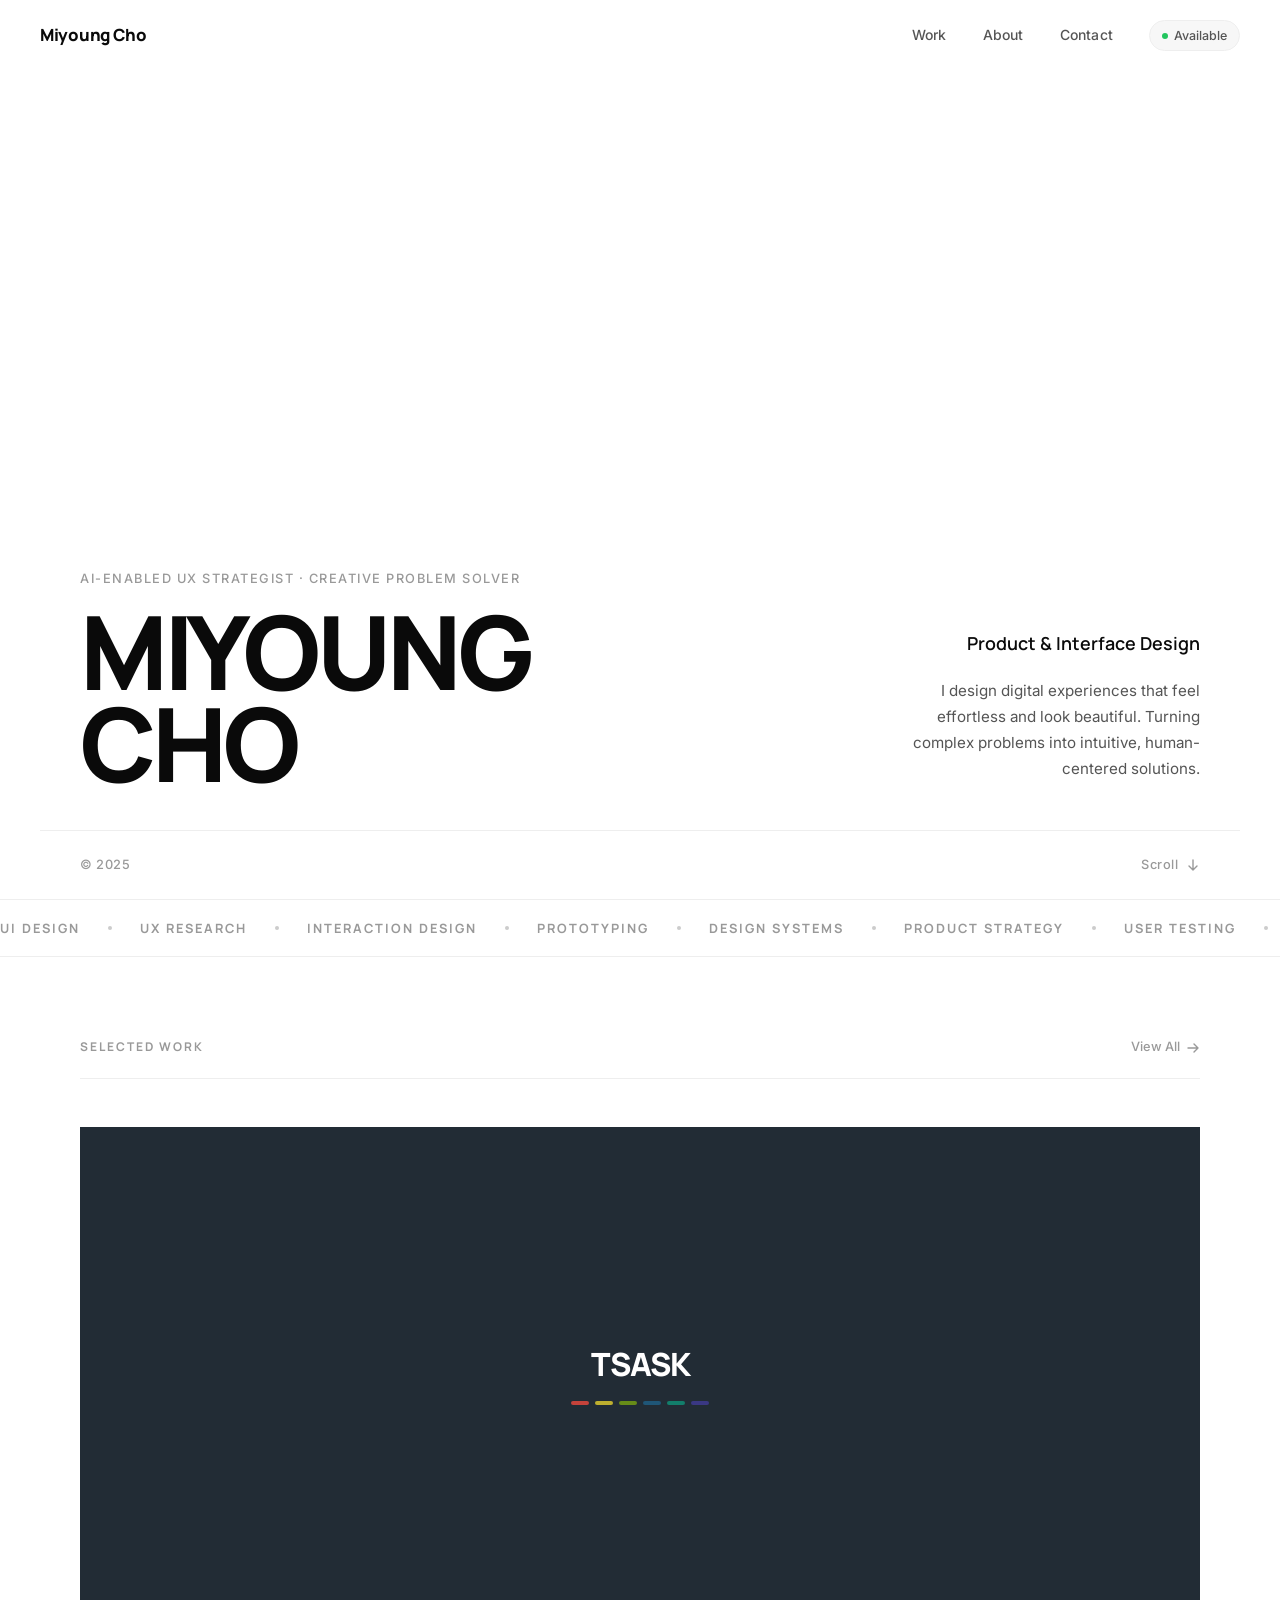
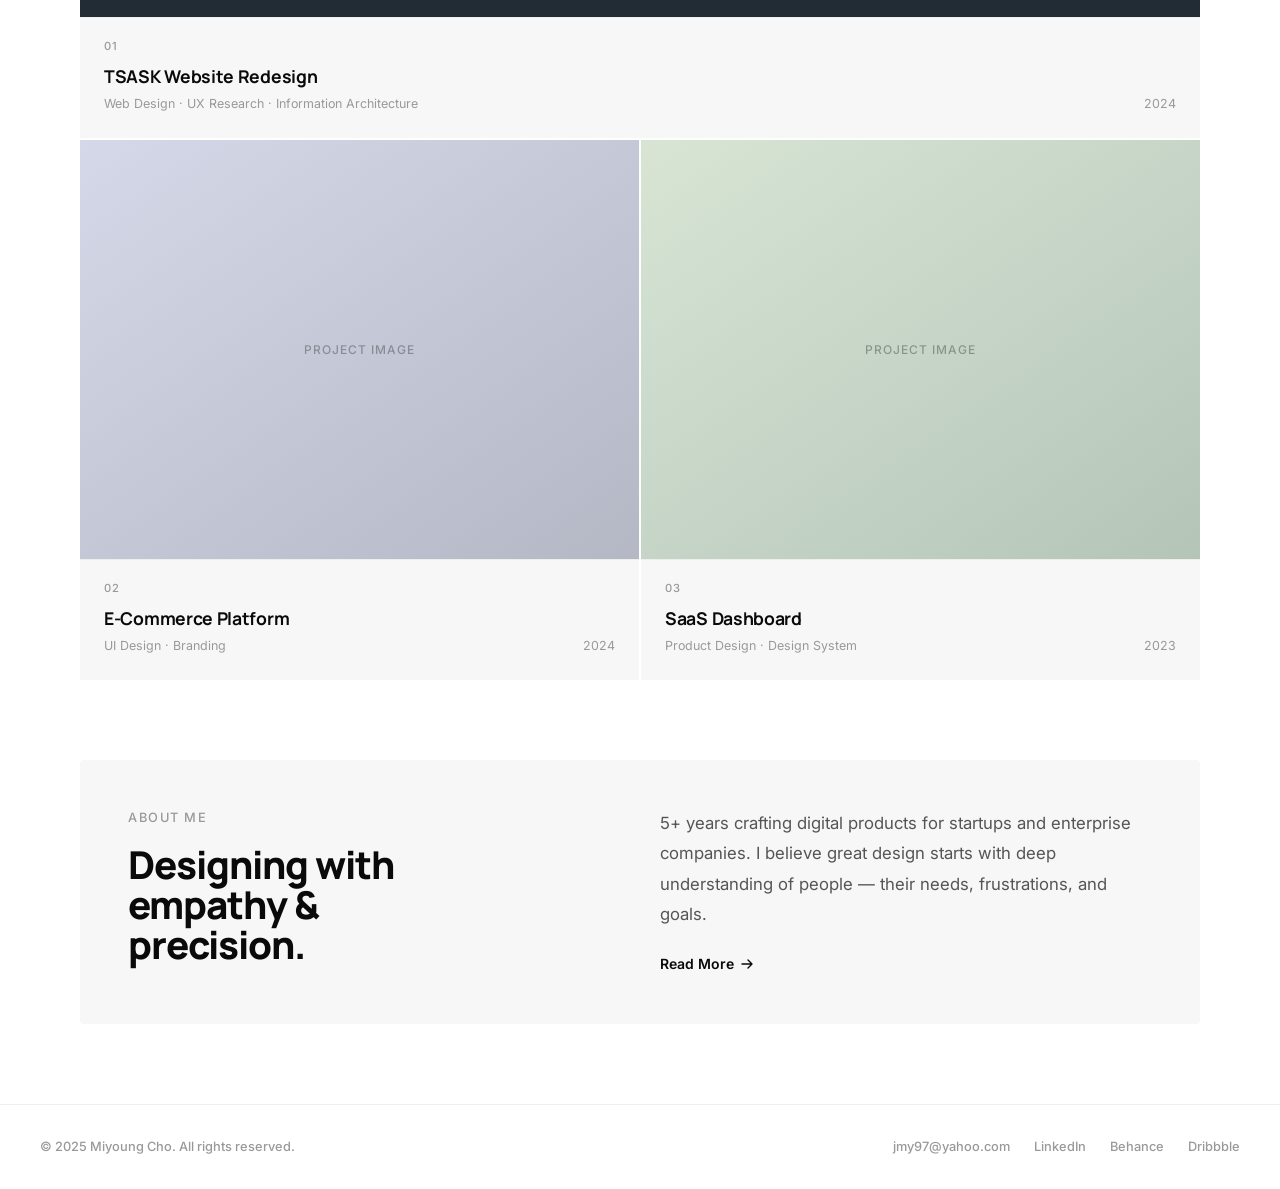
==== index.html @ a3a9f417 "first commit" ====
<!DOCTYPE html>
<html lang="en">
<head>
  <meta charset="UTF-8" />
  <meta name="viewport" content="width=device-width, initial-scale=1.0" />
  <title>Miyoung Cho — UI/UX Designer</title>
  <link rel="stylesheet" href="style.css" />
</head>
<body>

  <!-- ── Navigation ── -->
  <nav class="nav" id="nav">
    <a href="index.html" class="nav-logo">Miyoung Cho</a>
    <div class="nav-right">
      <a href="work.html"    class="nav-link">Work</a>
      <a href="about.html"   class="nav-link">About</a>
      <a href="contact.html" class="nav-link">Contact</a>
      <div class="nav-badge">
        <span class="dot"></span>
        Available
      </div>
    </div>
  </nav>

  <div class="page">

    <!-- ── Hero ── -->
    <section class="hero">
      <div class="hero-top">
        <div>
          <p class="hero-label fade-in stagger-1">AI-enabled UX Strategist · Creative Problem Solver</p>
          <h1 class="hero-title fade-in stagger-2">MIYOUNG<br/>CHO</h1>
        </div>
        <div class="hero-right">
          <p class="hero-role fade-in stagger-3">Product & Interface Design</p>
          <p class="hero-desc fade-in stagger-4">
            I design digital experiences that feel effortless and look beautiful.
            Turning complex problems into intuitive, human-centered solutions.
          </p>
        </div>
      </div>
      <div class="hero-meta">
        <span class="hero-year">© 2025</span>
        <span class="hero-scroll">
          Scroll
          <svg width="14" height="14" viewBox="0 0 14 14" fill="none">
            <path d="M7 2v10M3 8l4 4 4-4" stroke="#999" stroke-width="1.4" stroke-linecap="round" stroke-linejoin="round"/>
          </svg>
        </span>
      </div>
    </section>

    <!-- ── Marquee ── -->
    <div class="marquee-wrap">
      <div class="marquee-track">
        <!-- Duplicate items for seamless loop -->
        <span class="marquee-item">UI Design<span class="sep"></span></span>
        <span class="marquee-item">UX Research<span class="sep"></span></span>
        <span class="marquee-item">Interaction Design<span class="sep"></span></span>
        <span class="marquee-item">Prototyping<span class="sep"></span></span>
        <span class="marquee-item">Design Systems<span class="sep"></span></span>
        <span class="marquee-item">Product Strategy<span class="sep"></span></span>
        <span class="marquee-item">User Testing<span class="sep"></span></span>
        <span class="marquee-item">Branding<span class="sep"></span></span>
        <span class="marquee-item">UI Design<span class="sep"></span></span>
        <span class="marquee-item">UX Research<span class="sep"></span></span>
        <span class="marquee-item">Interaction Design<span class="sep"></span></span>
        <span class="marquee-item">Prototyping<span class="sep"></span></span>
        <span class="marquee-item">Design Systems<span class="sep"></span></span>
        <span class="marquee-item">Product Strategy<span class="sep"></span></span>
        <span class="marquee-item">User Testing<span class="sep"></span></span>
        <span class="marquee-item">Branding<span class="sep"></span></span>
      </div>
    </div>

    <!-- ── Selected Work ── -->
    <section class="section" style="max-width:var(--max-w);margin:0 auto;padding-left:40px;padding-right:40px;">
      <div class="section-header">
        <span class="section-title">Selected Work</span>
        <a href="work.html" class="section-link">
          View All
          <svg width="14" height="14" viewBox="0 0 14 14" fill="none">
            <path d="M2 7h10M8 3l4 4-4 4" stroke="#999" stroke-width="1.4" stroke-linecap="round" stroke-linejoin="round"/>
          </svg>
        </a>
      </div>

      <div class="projects-grid">

        <!-- Project 01 — Full Width -->
        <a href="tsask.html" class="project-card full fade-in">
          <div class="project-thumb">
            <div class="project-thumb-placeholder thumb-1" style="background:#222c35;flex-direction:column;gap:10px;">
              <span style="font-family:'Manrope',sans-serif;font-size:2rem;font-weight:900;color:#fff;letter-spacing:-1px;">TSASK</span>
              <div style="display:flex;gap:6px;">
                <span style="width:18px;height:4px;border-radius:2px;background:#c5433b;"></span>
                <span style="width:18px;height:4px;border-radius:2px;background:#bdaf2f;"></span>
                <span style="width:18px;height:4px;border-radius:2px;background:#678c18;"></span>
                <span style="width:18px;height:4px;border-radius:2px;background:#1f5677;"></span>
                <span style="width:18px;height:4px;border-radius:2px;background:#127e6b;"></span>
                <span style="width:18px;height:4px;border-radius:2px;background:#3a3883;"></span>
              </div>
            </div>
            <div class="project-overlay">
              <span class="overlay-tag">View Case Study →</span>
            </div>
          </div>
          <div class="project-info">
            <div>
              <p class="project-num">01</p>
              <p class="project-name">TSASK Website Redesign</p>
              <p class="project-cat">Web Design · UX Research · Information Architecture</p>
            </div>
            <span class="project-year">2024</span>
          </div>
        </a>

        <!-- Project 02 -->
        <a href="work.html" class="project-card fade-in stagger-1">
          <div class="project-thumb">
            <div class="project-thumb-placeholder thumb-2">Project Image</div>
            <div class="project-overlay">
              <span class="overlay-tag">View Project →</span>
            </div>
          </div>
          <div class="project-info">
            <div>
              <p class="project-num">02</p>
              <p class="project-name">E-Commerce Platform</p>
              <p class="project-cat">UI Design · Branding</p>
            </div>
            <span class="project-year">2024</span>
          </div>
        </a>

        <!-- Project 03 -->
        <a href="work.html" class="project-card fade-in stagger-2">
          <div class="project-thumb">
            <div class="project-thumb-placeholder thumb-3">Project Image</div>
            <div class="project-overlay">
              <span class="overlay-tag">View Project →</span>
            </div>
          </div>
          <div class="project-info">
            <div>
              <p class="project-num">03</p>
              <p class="project-name">SaaS Dashboard</p>
              <p class="project-cat">Product Design · Design System</p>
            </div>
            <span class="project-year">2023</span>
          </div>
        </a>

      </div>
    </section>

    <!-- ── About Teaser ── -->
    <section style="padding:0 40px 80px;max-width:var(--max-w);margin:0 auto;">
      <div style="display:grid;grid-template-columns:1fr 1fr;gap:40px;padding:48px;background:var(--gray-1);border-radius:4px;">
        <div>
          <p class="hero-label fade-in" style="margin-bottom:16px;">About Me</p>
          <h2 class="about-heading fade-in" style="font-size:clamp(28px,3vw,44px);letter-spacing:-1px;line-height:1.05;">
            Designing with<br/>empathy &amp;<br/>precision.
          </h2>
        </div>
        <div style="display:flex;flex-direction:column;justify-content:flex-end;">
          <p class="about-text fade-in" style="margin-bottom:24px;">
            5+ years crafting digital products for startups and enterprise companies.
            I believe great design starts with deep understanding of people —
            their needs, frustrations, and goals.
          </p>
          <a href="about.html" class="section-link fade-in" style="font-size:0.875rem;color:var(--black);font-weight:600;">
            Read More
            <svg width="14" height="14" viewBox="0 0 14 14" fill="none">
              <path d="M2 7h10M8 3l4 4-4 4" stroke="currentColor" stroke-width="1.4" stroke-linecap="round" stroke-linejoin="round"/>
            </svg>
          </a>
        </div>
      </div>
    </section>

  </div>

  <!-- ── Footer ── -->
  <footer class="footer">
    <span class="footer-copy">© 2025 Miyoung Cho. All rights reserved.</span>
    <div class="footer-links">
      <a href="mailto:jmy97@yahoo.com" class="footer-link">jmy97@yahoo.com</a>
      <a href="#" class="footer-link">LinkedIn</a>
      <a href="#" class="footer-link">Behance</a>
      <a href="#" class="footer-link">Dribbble</a>
    </div>
  </footer>

  <script>
    // Nav scroll effect
    const nav = document.getElementById('nav');
    window.addEventListener('scroll', () => {
      nav.classList.toggle('scrolled', window.scrollY > 20);
    });

    // Fade-in on scroll
    const observer = new IntersectionObserver(entries => {
      entries.forEach(e => { if (e.isIntersecting) e.target.classList.add('visible'); });
    }, { threshold: 0.1 });
    document.querySelectorAll('.fade-in').forEach(el => observer.observe(el));

    // Trigger hero items immediately
    document.querySelectorAll('.hero .fade-in').forEach(el => {
      setTimeout(() => el.classList.add('visible'), 100);
    });
  </script>
</body>
</html>
---- style.css ----
/* ───────────────────────────────────────────────
   Pearl-style Portfolio — Miyoung Cho
   Fonts: Manrope (headings), Inter (body)
   Palette: White / Black / Gray (monochromatic)
─────────────────────────────────────────────── */

@import url('https://fonts.googleapis.com/css2?family=Manrope:wght@300;400;500;600;700;800;900&family=Inter:wght@300;400;500;600&display=swap');

/* ── Reset ── */
*, *::before, *::after { box-sizing: border-box; margin: 0; padding: 0; }

:root {
  --black:      #0a0a0a;
  --white:      #ffffff;
  --gray-1:     #f7f7f7;
  --gray-2:     #eeeeee;
  --gray-3:     #cccccc;
  --gray-4:     #999999;
  --gray-5:     #555555;
  --font-head:  'Manrope', sans-serif;
  --font-body:  'Inter', sans-serif;
  --nav-h:      72px;
  --max-w:      1200px;
  --ease:       cubic-bezier(0.4, 0, 0.2, 1);
}

html { font-size: 16px; scroll-behavior: smooth; }

body {
  font-family: var(--font-body);
  background: var(--white);
  color: var(--black);
  line-height: 1.6;
  overflow-x: hidden;
  -webkit-font-smoothing: antialiased;
}

img { display: block; max-width: 100%; }

a { color: inherit; text-decoration: none; }

/* ── Scrollbar ── */
::-webkit-scrollbar { width: 4px; }
::-webkit-scrollbar-track { background: var(--white); }
::-webkit-scrollbar-thumb { background: var(--gray-3); border-radius: 2px; }

/* ══════════════════════════════════════════════
   NAVIGATION
══════════════════════════════════════════════ */
.nav {
  position: fixed; top: 0; left: 0; right: 0;
  height: var(--nav-h);
  display: flex; align-items: center; justify-content: space-between;
  padding: 0 40px;
  background: rgba(255,255,255,0.92);
  backdrop-filter: blur(12px);
  border-bottom: 1px solid transparent;
  z-index: 100;
  transition: border-color 0.3s var(--ease);
}

.nav.scrolled { border-color: var(--gray-2); }

.nav-logo {
  font-family: var(--font-head);
  font-weight: 800;
  font-size: 1.05rem;
  letter-spacing: -0.3px;
  color: var(--black);
}

.nav-right {
  display: flex; align-items: center; gap: 36px;
}

.nav-link {
  font-family: var(--font-body);
  font-size: 0.875rem;
  font-weight: 500;
  color: var(--gray-5);
  letter-spacing: 0.2px;
  transition: color 0.2s;
  position: relative;
}

.nav-link::after {
  content: '';
  position: absolute; bottom: -2px; left: 0; right: 0;
  height: 1px; background: var(--black);
  transform: scaleX(0); transform-origin: left;
  transition: transform 0.25s var(--ease);
}

.nav-link:hover { color: var(--black); }
.nav-link:hover::after { transform: scaleX(1); }

.nav-link.active { color: var(--black); }
.nav-link.active::after { transform: scaleX(1); }

.nav-badge {
  display: flex; align-items: center; gap: 6px;
  font-size: 0.78rem; font-weight: 500;
  color: var(--gray-5);
  background: var(--gray-1);
  border: 1px solid var(--gray-2);
  border-radius: 100px;
  padding: 5px 12px;
}

.nav-badge .dot {
  width: 6px; height: 6px; border-radius: 50%;
  background: #22c55e;
  animation: blink 2.5s ease-in-out infinite;
}

@keyframes blink {
  0%, 100% { opacity: 1; }
  50%       { opacity: 0.3; }
}

/* ══════════════════════════════════════════════
   PAGE WRAPPER
══════════════════════════════════════════════ */
.page { padding-top: var(--nav-h); }

.container {
  max-width: var(--max-w);
  margin: 0 auto;
  padding: 0 40px;
}

/* ══════════════════════════════════════════════
   HERO — HOME
══════════════════════════════════════════════ */
.hero {
  min-height: calc(100vh - var(--nav-h));
  display: grid;
  grid-template-rows: 1fr auto;
  border-bottom: 1px solid var(--gray-2);
}

.hero-top {
  display: grid;
  grid-template-columns: 1fr 1fr;
  align-items: end;
  padding: 60px 40px 40px;
  max-width: var(--max-w);
  margin: 0 auto;
  width: 100%;
}

.hero-label {
  font-size: 0.8rem; font-weight: 500;
  color: var(--gray-4); letter-spacing: 1.5px;
  text-transform: uppercase; margin-bottom: 16px;
}

.hero-title {
  font-family: var(--font-head);
  font-size: clamp(64px, 8vw, 128px);
  font-weight: 800;
  line-height: 0.9;
  letter-spacing: -4px;
  color: var(--black);
}

.hero-right {
  display: flex; flex-direction: column;
  justify-content: flex-end; align-items: flex-end;
  padding-bottom: 8px;
  gap: 20px;
}

.hero-role {
  font-family: var(--font-head);
  font-size: clamp(14px, 1.4vw, 18px);
  font-weight: 600;
  color: var(--black);
  text-align: right;
}

.hero-desc {
  font-size: 0.95rem;
  color: var(--gray-5);
  line-height: 1.7;
  max-width: 320px;
  text-align: right;
}

.hero-meta {
  display: flex; justify-content: space-between; align-items: center;
  padding: 24px 40px;
  max-width: var(--max-w);
  margin: 0 auto;
  width: 100%;
  border-top: 1px solid var(--gray-2);
}

.hero-year {
  font-size: 0.8rem; color: var(--gray-4); font-weight: 500;
  letter-spacing: 0.5px;
}

.hero-scroll {
  display: flex; align-items: center; gap: 8px;
  font-size: 0.8rem; color: var(--gray-4); font-weight: 500;
  letter-spacing: 0.5px; cursor: default;
}

.hero-scroll svg { animation: arrowBounce 1.8s ease-in-out infinite; }

@keyframes arrowBounce {
  0%, 100% { transform: translateY(0); }
  50%       { transform: translateY(4px); }
}

/* ══════════════════════════════════════════════
   MARQUEE / TICKER
══════════════════════════════════════════════ */
.marquee-wrap {
  overflow: hidden;
  border-bottom: 1px solid var(--gray-2);
  padding: 18px 0;
  background: var(--white);
}

.marquee-track {
  display: flex;
  white-space: nowrap;
  animation: marquee 30s linear infinite;
  gap: 0;
}

.marquee-track:hover { animation-play-state: paused; }

.marquee-item {
  display: inline-flex; align-items: center; gap: 28px;
  padding-right: 28px;
  font-family: var(--font-head);
  font-size: 0.8rem; font-weight: 700;
  letter-spacing: 2px; text-transform: uppercase;
  color: var(--gray-4);
  flex-shrink: 0;
}

.marquee-item .sep {
  width: 4px; height: 4px; border-radius: 50%;
  background: var(--gray-3); flex-shrink: 0;
}

@keyframes marquee {
  from { transform: translateX(0); }
  to   { transform: translateX(-50%); }
}

/* ══════════════════════════════════════════════
   SECTION COMMONS
══════════════════════════════════════════════ */
.section { padding: 80px 40px; }

.section-header {
  display: flex; justify-content: space-between;
  align-items: baseline; margin-bottom: 48px;
  padding-bottom: 20px;
  border-bottom: 1px solid var(--gray-2);
}

.section-title {
  font-family: var(--font-head);
  font-size: 0.75rem; font-weight: 700;
  letter-spacing: 2px; text-transform: uppercase;
  color: var(--gray-4);
}

.section-link {
  font-size: 0.8rem; font-weight: 500;
  color: var(--gray-4);
  display: flex; align-items: center; gap: 6px;
  transition: color 0.2s;
}

.section-link:hover { color: var(--black); }

.section-link svg { transition: transform 0.2s var(--ease); }
.section-link:hover svg { transform: translateX(3px); }

/* ══════════════════════════════════════════════
   PROJECT CARDS — GRID
══════════════════════════════════════════════ */
.projects-grid {
  display: grid;
  grid-template-columns: 1fr 1fr;
  gap: 2px;
}

.project-card {
  display: block;
  position: relative;
  overflow: hidden;
  cursor: pointer;
  background: var(--gray-1);
}

.project-thumb {
  position: relative;
  aspect-ratio: 4/3;
  overflow: hidden;
}

.project-thumb-img {
  width: 100%; height: 100%;
  object-fit: cover;
  transition: transform 0.6s var(--ease);
}

.project-card:hover .project-thumb-img { transform: scale(1.04); }

/* Placeholder thumb colors */
.thumb-1 { background: linear-gradient(145deg, #e8e0d5, #c5bdb4); }
.thumb-2 { background: linear-gradient(145deg, #d5d8e8, #b4b8c5); }
.thumb-3 { background: linear-gradient(145deg, #d8e5d5, #b4c5b8); }
.thumb-4 { background: linear-gradient(145deg, #e5d5d5, #c5b4b4); }
.thumb-5 { background: linear-gradient(145deg, #e5e8d5, #c5c8b4); }
.thumb-6 { background: linear-gradient(145deg, #d5e5e8, #b4c5c8); }

.project-thumb-placeholder {
  width: 100%; height: 100%;
  display: flex; align-items: center; justify-content: center;
  font-size: 0.75rem; color: rgba(0,0,0,0.3);
  font-weight: 500; letter-spacing: 1px; text-transform: uppercase;
}

.project-overlay {
  position: absolute; inset: 0;
  background: rgba(10,10,10,0);
  transition: background 0.4s var(--ease);
  display: flex; align-items: center; justify-content: center;
}

.project-card:hover .project-overlay { background: rgba(10,10,10,0.12); }

.overlay-tag {
  background: var(--white);
  color: var(--black);
  font-size: 0.78rem; font-weight: 600;
  padding: 8px 18px; border-radius: 100px;
  opacity: 0; transform: translateY(8px);
  transition: opacity 0.3s, transform 0.3s;
}

.project-card:hover .overlay-tag { opacity: 1; transform: translateY(0); }

.project-info {
  padding: 20px 24px 24px;
  border-top: 1px solid var(--gray-2);
  display: flex; justify-content: space-between; align-items: flex-end;
}

.project-num {
  font-size: 0.7rem; color: var(--gray-4); font-weight: 500;
  margin-bottom: 6px; letter-spacing: 0.5px;
}

.project-name {
  font-family: var(--font-head);
  font-size: 1.1rem; font-weight: 700;
  letter-spacing: -0.3px; color: var(--black);
  margin-bottom: 4px;
}

.project-cat {
  font-size: 0.78rem; color: var(--gray-4); font-weight: 400;
}

.project-year {
  font-size: 0.78rem; color: var(--gray-4); font-weight: 400;
}

/* Full-width project card variant */
.project-card.full { grid-column: span 2; }
.project-card.full .project-thumb { aspect-ratio: 16/7; }

/* ══════════════════════════════════════════════
   WORK PAGE — LIST VIEW
══════════════════════════════════════════════ */
.work-list { border-top: 1px solid var(--gray-2); }

.work-item {
  display: grid;
  grid-template-columns: 60px 1fr auto auto;
  align-items: center; gap: 32px;
  padding: 24px 0;
  border-bottom: 1px solid var(--gray-2);
  cursor: pointer;
  transition: background 0.2s;
  position: relative;
}

.work-item:hover .work-item-title { text-decoration: underline; }

.work-item-num {
  font-size: 0.75rem; color: var(--gray-4); font-weight: 500;
}

.work-item-title {
  font-family: var(--font-head);
  font-size: 1.2rem; font-weight: 700;
  letter-spacing: -0.3px;
}

.work-item-cat {
  font-size: 0.8rem; color: var(--gray-4);
  background: var(--gray-1); border: 1px solid var(--gray-2);
  padding: 5px 12px; border-radius: 100px;
}

.work-item-year {
  font-size: 0.8rem; color: var(--gray-4); text-align: right;
  min-width: 50px;
}

/* ══════════════════════════════════════════════
   PAGE HERO (inner pages)
══════════════════════════════════════════════ */
.page-hero {
  padding: 80px 40px 60px;
  border-bottom: 1px solid var(--gray-2);
  max-width: var(--max-w);
  margin: 0 auto;
}

.page-hero-label {
  font-size: 0.75rem; font-weight: 600;
  color: var(--gray-4); letter-spacing: 2px;
  text-transform: uppercase; margin-bottom: 20px;
}

.page-hero-title {
  font-family: var(--font-head);
  font-size: clamp(48px, 6vw, 96px);
  font-weight: 800;
  line-height: 0.95; letter-spacing: -3px;
  color: var(--black);
  margin-bottom: 24px;
}

.page-hero-sub {
  font-size: 1.05rem; color: var(--gray-5);
  max-width: 520px; line-height: 1.7;
}

/* ══════════════════════════════════════════════
   ABOUT PAGE
══════════════════════════════════════════════ */
.about-grid {
  display: grid;
  grid-template-columns: 1fr 2fr;
  gap: 80px;
  padding: 80px 40px;
  max-width: var(--max-w); margin: 0 auto;
  border-bottom: 1px solid var(--gray-2);
}

.about-label {
  font-size: 0.75rem; font-weight: 700;
  color: var(--gray-4); letter-spacing: 2px;
  text-transform: uppercase; margin-bottom: 20px;
}

.about-heading {
  font-family: var(--font-head);
  font-size: clamp(28px, 3.5vw, 52px);
  font-weight: 800; line-height: 1.05;
  letter-spacing: -1.5px;
}

.about-text {
  font-size: 1.05rem; color: var(--gray-5);
  line-height: 1.8; margin-bottom: 24px;
}

.about-photo {
  aspect-ratio: 3/4;
  background: var(--gray-1);
  border: 1px solid var(--gray-2);
  border-radius: 4px;
  display: flex; align-items: center; justify-content: center;
  font-size: 0.75rem; color: var(--gray-4); letter-spacing: 1px;
  text-transform: uppercase;
  margin-bottom: 24px;
}

.info-grid {
  display: grid;
  grid-template-columns: 1fr 1fr;
  gap: 0;
}

.info-item {
  padding: 20px 0;
  border-top: 1px solid var(--gray-2);
}

.info-key {
  font-size: 0.72rem; font-weight: 600;
  color: var(--gray-4); text-transform: uppercase;
  letter-spacing: 1.5px; margin-bottom: 6px;
}

.info-val {
  font-size: 0.9rem; color: var(--black); font-weight: 500;
}

/* Skills */
.skills-section {
  padding: 60px 40px 80px;
  max-width: var(--max-w); margin: 0 auto;
}

.skills-grid {
  display: grid;
  grid-template-columns: repeat(3, 1fr);
  gap: 2px;
  margin-top: 32px;
}

.skill-item {
  padding: 28px 24px;
  background: var(--gray-1);
  transition: background 0.2s;
}

.skill-item:hover { background: var(--gray-2); }

.skill-cat {
  font-size: 0.7rem; font-weight: 700;
  color: var(--gray-4); letter-spacing: 2px;
  text-transform: uppercase; margin-bottom: 12px;
}

.skill-list {
  list-style: none;
  display: flex; flex-wrap: wrap; gap: 8px;
}

.skill-list li {
  font-size: 0.85rem; color: var(--black);
  font-weight: 500;
}

.skill-list li:not(:last-child)::after {
  content: ','; color: var(--gray-3);
}

/* Experience */
.exp-section {
  padding: 0 40px 80px;
  max-width: var(--max-w); margin: 0 auto;
}

.exp-item {
  display: grid;
  grid-template-columns: 200px 1fr;
  gap: 40px;
  padding: 28px 0;
  border-top: 1px solid var(--gray-2);
}

.exp-period {
  font-size: 0.8rem; color: var(--gray-4); font-weight: 500;
  padding-top: 2px;
}

.exp-company {
  font-family: var(--font-head);
  font-size: 1rem; font-weight: 700; margin-bottom: 4px;
}

.exp-role { font-size: 0.875rem; color: var(--gray-5); }

/* ══════════════════════════════════════════════
   CONTACT PAGE
══════════════════════════════════════════════ */
.contact-split {
  display: grid;
  grid-template-columns: 1fr 1fr;
  gap: 80px;
  padding: 80px 40px;
  max-width: var(--max-w); margin: 0 auto;
}

.contact-email-link {
  font-family: var(--font-head);
  font-size: clamp(24px, 3vw, 40px);
  font-weight: 800;
  color: var(--black);
  letter-spacing: -1px;
  border-bottom: 2px solid var(--black);
  display: inline-block; margin-bottom: 32px;
  transition: opacity 0.2s;
}

.contact-email-link:hover { opacity: 0.5; }

.contact-info-title {
  font-size: 0.72rem; font-weight: 700;
  color: var(--gray-4); text-transform: uppercase;
  letter-spacing: 2px; margin-bottom: 16px;
}

.contact-socials {
  display: flex; flex-direction: column; gap: 10px;
}

.contact-social-link {
  font-size: 0.9rem; color: var(--gray-5); font-weight: 500;
  display: flex; align-items: center; gap: 8px;
  transition: color 0.2s;
}

.contact-social-link:hover { color: var(--black); }

.contact-avail {
  font-size: 0.9rem; color: var(--gray-5);
  line-height: 1.7; margin-bottom: 32px;
}

/* Form */
.contact-form { display: flex; flex-direction: column; gap: 16px; }

.form-group { display: flex; flex-direction: column; gap: 8px; }

.form-label {
  font-size: 0.75rem; font-weight: 600;
  color: var(--gray-4); text-transform: uppercase; letter-spacing: 1.5px;
}

.form-input,
.form-textarea {
  width: 100%;
  background: var(--gray-1);
  border: 1px solid var(--gray-2);
  border-radius: 4px;
  padding: 14px 16px;
  font-family: var(--font-body);
  font-size: 0.9rem; color: var(--black);
  outline: none;
  transition: border-color 0.2s;
  resize: vertical;
}

.form-input:focus,
.form-textarea:focus { border-color: var(--black); background: var(--white); }

.form-input::placeholder,
.form-textarea::placeholder { color: var(--gray-3); }

.form-btn {
  align-self: flex-start;
  background: var(--black); color: var(--white);
  border: 1px solid var(--black);
  border-radius: 100px;
  padding: 14px 32px;
  font-family: var(--font-body);
  font-size: 0.875rem; font-weight: 600;
  cursor: pointer;
  transition: background 0.2s, color 0.2s;
}

.form-btn:hover { background: var(--white); color: var(--black); }

/* ══════════════════════════════════════════════
   FOOTER
══════════════════════════════════════════════ */
.footer {
  padding: 32px 40px;
  border-top: 1px solid var(--gray-2);
  display: flex; justify-content: space-between; align-items: center;
  max-width: 100%; background: var(--white);
}

.footer-copy {
  font-size: 0.8rem; color: var(--gray-4); font-weight: 500;
}

.footer-links {
  display: flex; gap: 24px;
}

.footer-link {
  font-size: 0.8rem; color: var(--gray-4);
  font-weight: 500; transition: color 0.2s;
}

.footer-link:hover { color: var(--black); }

/* ══════════════════════════════════════════════
   FADE ANIMATIONS
══════════════════════════════════════════════ */
.fade-in {
  opacity: 0; transform: translateY(16px);
  transition: opacity 0.6s var(--ease), transform 0.6s var(--ease);
}

.fade-in.visible { opacity: 1; transform: translateY(0); }

.stagger-1 { transition-delay: 0.05s; }
.stagger-2 { transition-delay: 0.12s; }
.stagger-3 { transition-delay: 0.20s; }
.stagger-4 { transition-delay: 0.28s; }

/* ══════════════════════════════════════════════
   RESPONSIVE
══════════════════════════════════════════════ */
@media (max-width: 900px) {
  .nav { padding: 0 24px; }
  .hero-top { grid-template-columns: 1fr; padding: 40px 24px 32px; }
  .hero-right { align-items: flex-start; }
  .hero-desc { text-align: left; }
  .hero-role { text-align: left; }
  .hero-meta { padding: 20px 24px; }
  .projects-grid { grid-template-columns: 1fr; }
  .project-card.full { grid-column: span 1; }
  .project-card.full .project-thumb { aspect-ratio: 4/3; }
  .section { padding: 60px 24px; }
  .about-grid { grid-template-columns: 1fr; gap: 40px; padding: 60px 24px; }
  .skills-grid { grid-template-columns: 1fr; }
  .contact-split { grid-template-columns: 1fr; gap: 48px; padding: 60px 24px; }
  .page-hero { padding: 60px 24px 40px; }
  .exp-item { grid-template-columns: 1fr; gap: 8px; }
  .exp-section, .skills-section { padding: 0 24px 60px; }
  .footer { flex-direction: column; gap: 16px; text-align: center; padding: 24px; }
  .footer-links { justify-content: center; }
  .work-item { grid-template-columns: 40px 1fr auto; }
  .work-item-year { display: none; }
  .info-grid { grid-template-columns: 1fr; }
}

@media (max-width: 600px) {
  .nav-badge { display: none; }
  .hero-title { letter-spacing: -2px; }
}
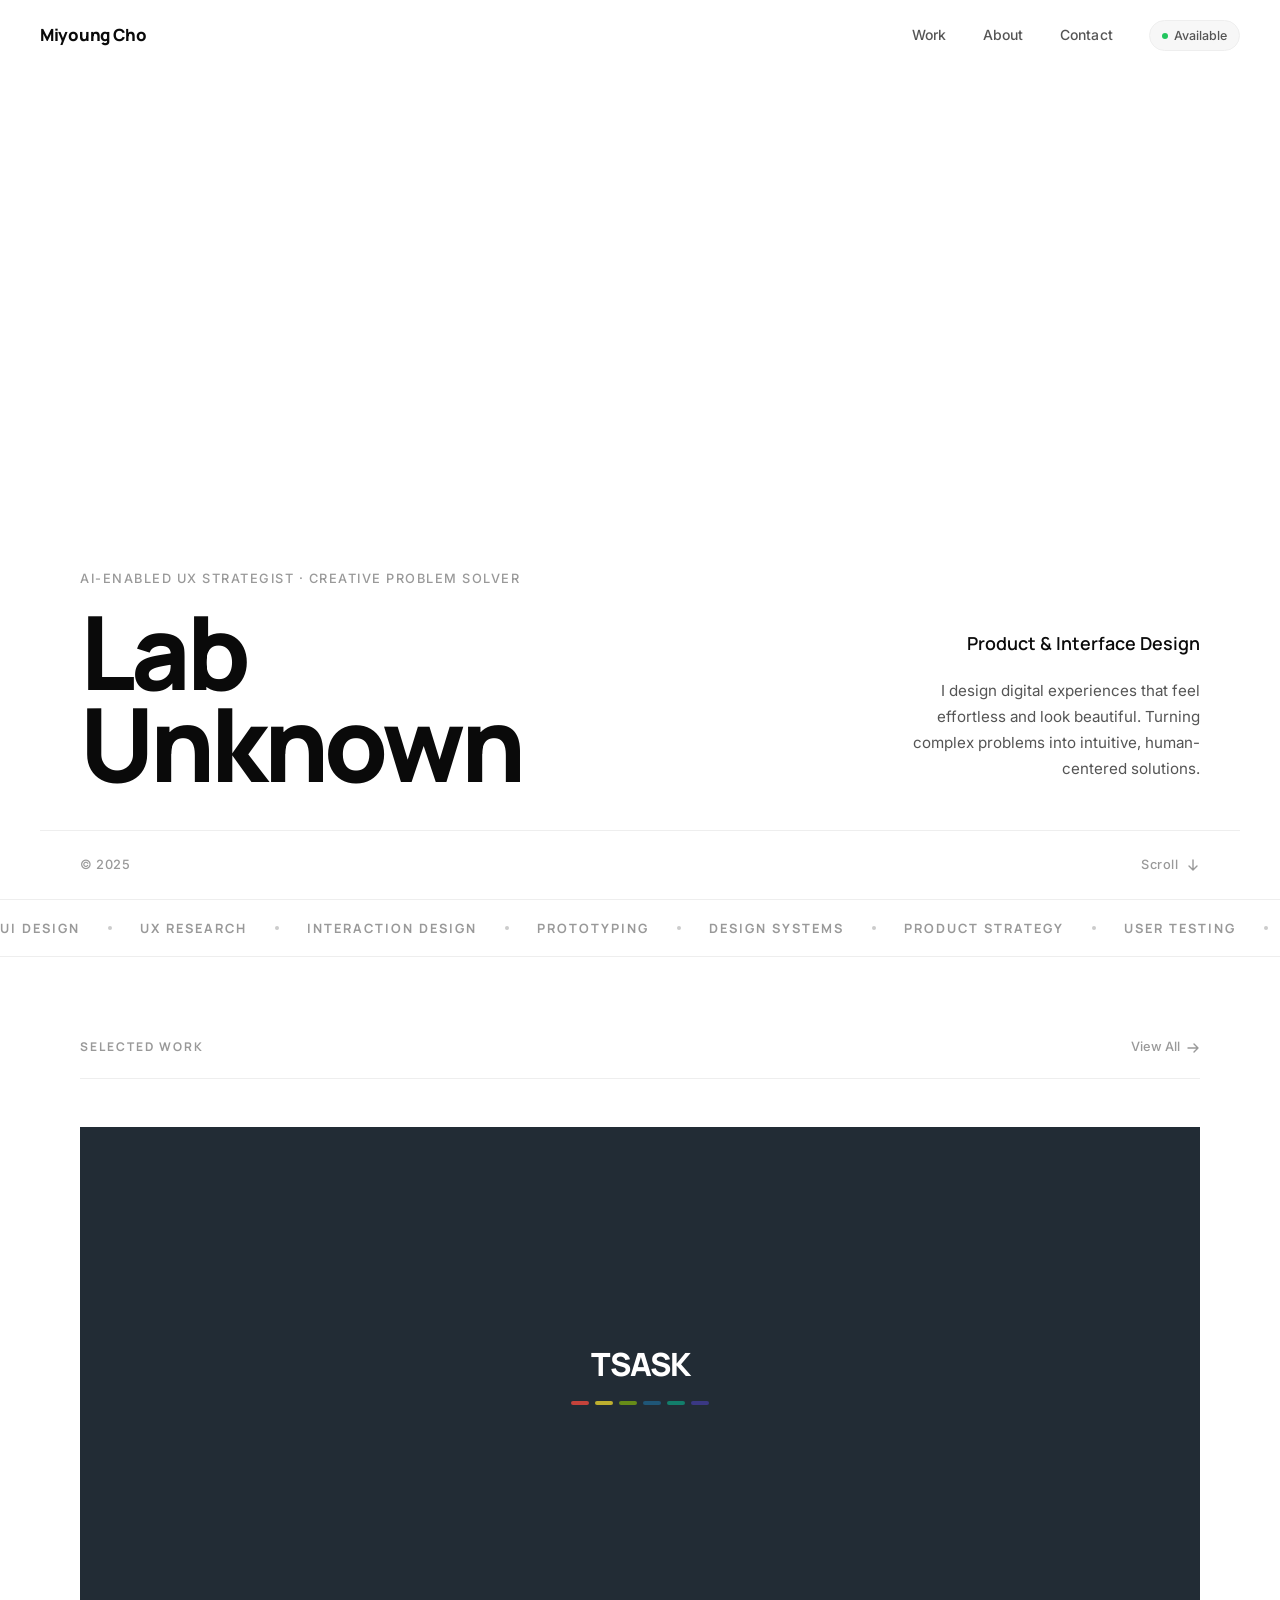
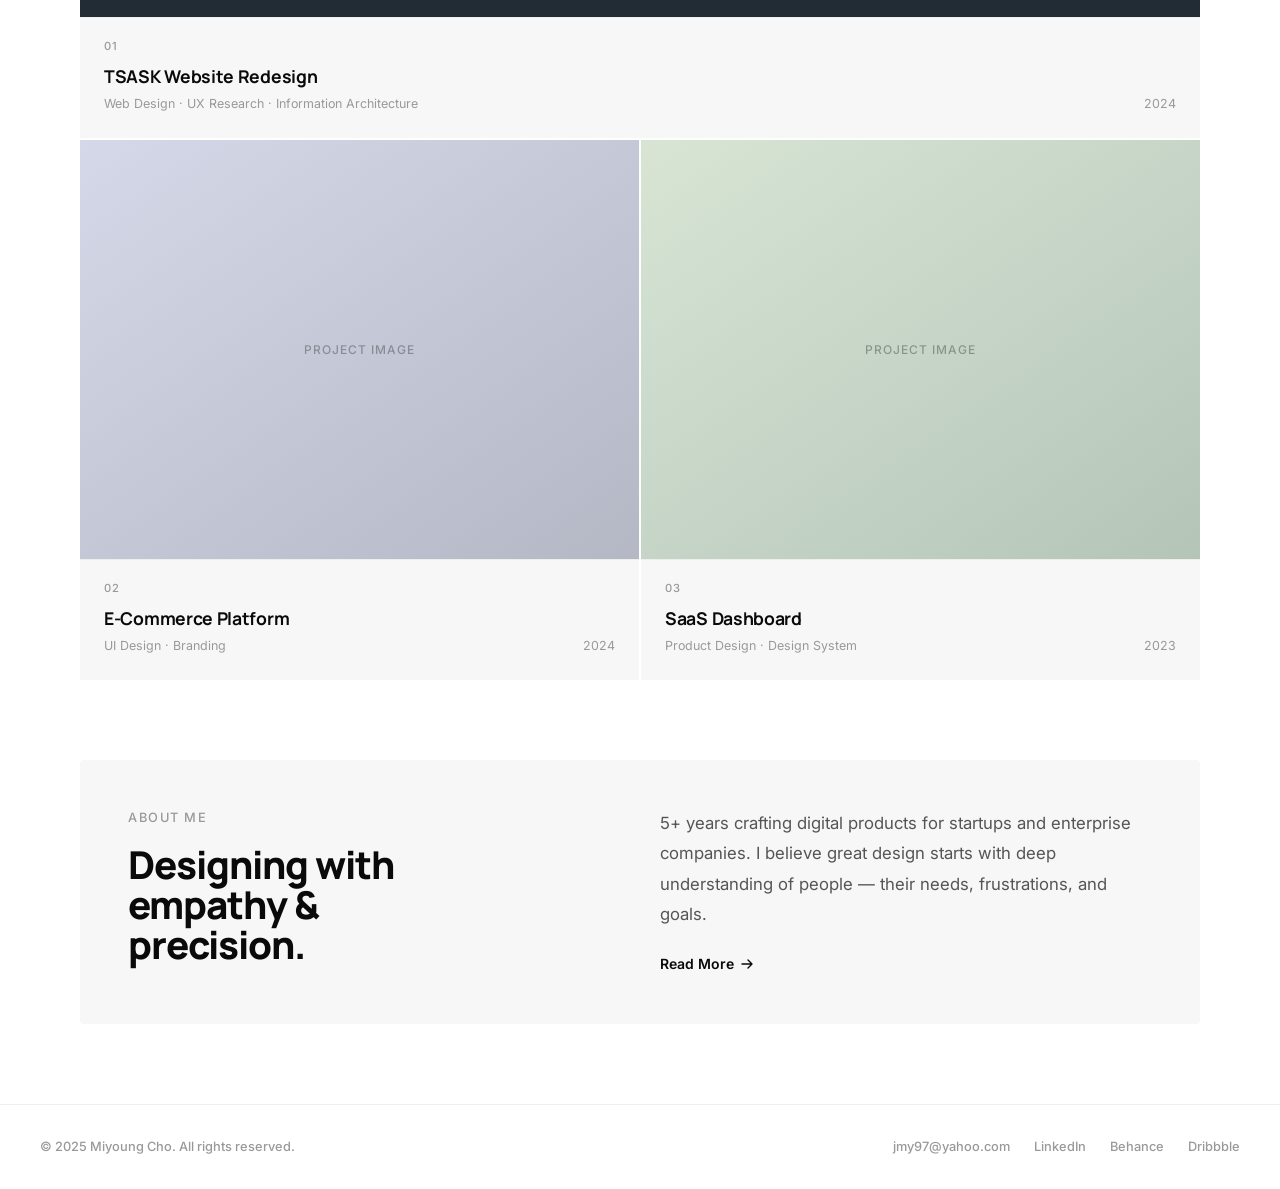
==== commit 8aa2de01: "Update index.html" ====
--- a/index.html
+++ b/index.html
@@ -29,7 +29,7 @@
       <div class="hero-top">
         <div>
           <p class="hero-label fade-in stagger-1">AI-enabled UX Strategist · Creative Problem Solver</p>
-          <h1 class="hero-title fade-in stagger-2">MIYOUNG<br/>CHO</h1>
+          <h1 class="hero-title fade-in stagger-2">Lab<br/>Unknown</h1>
         </div>
         <div class="hero-right">
           <p class="hero-role fade-in stagger-3">Product & Interface Design</p>
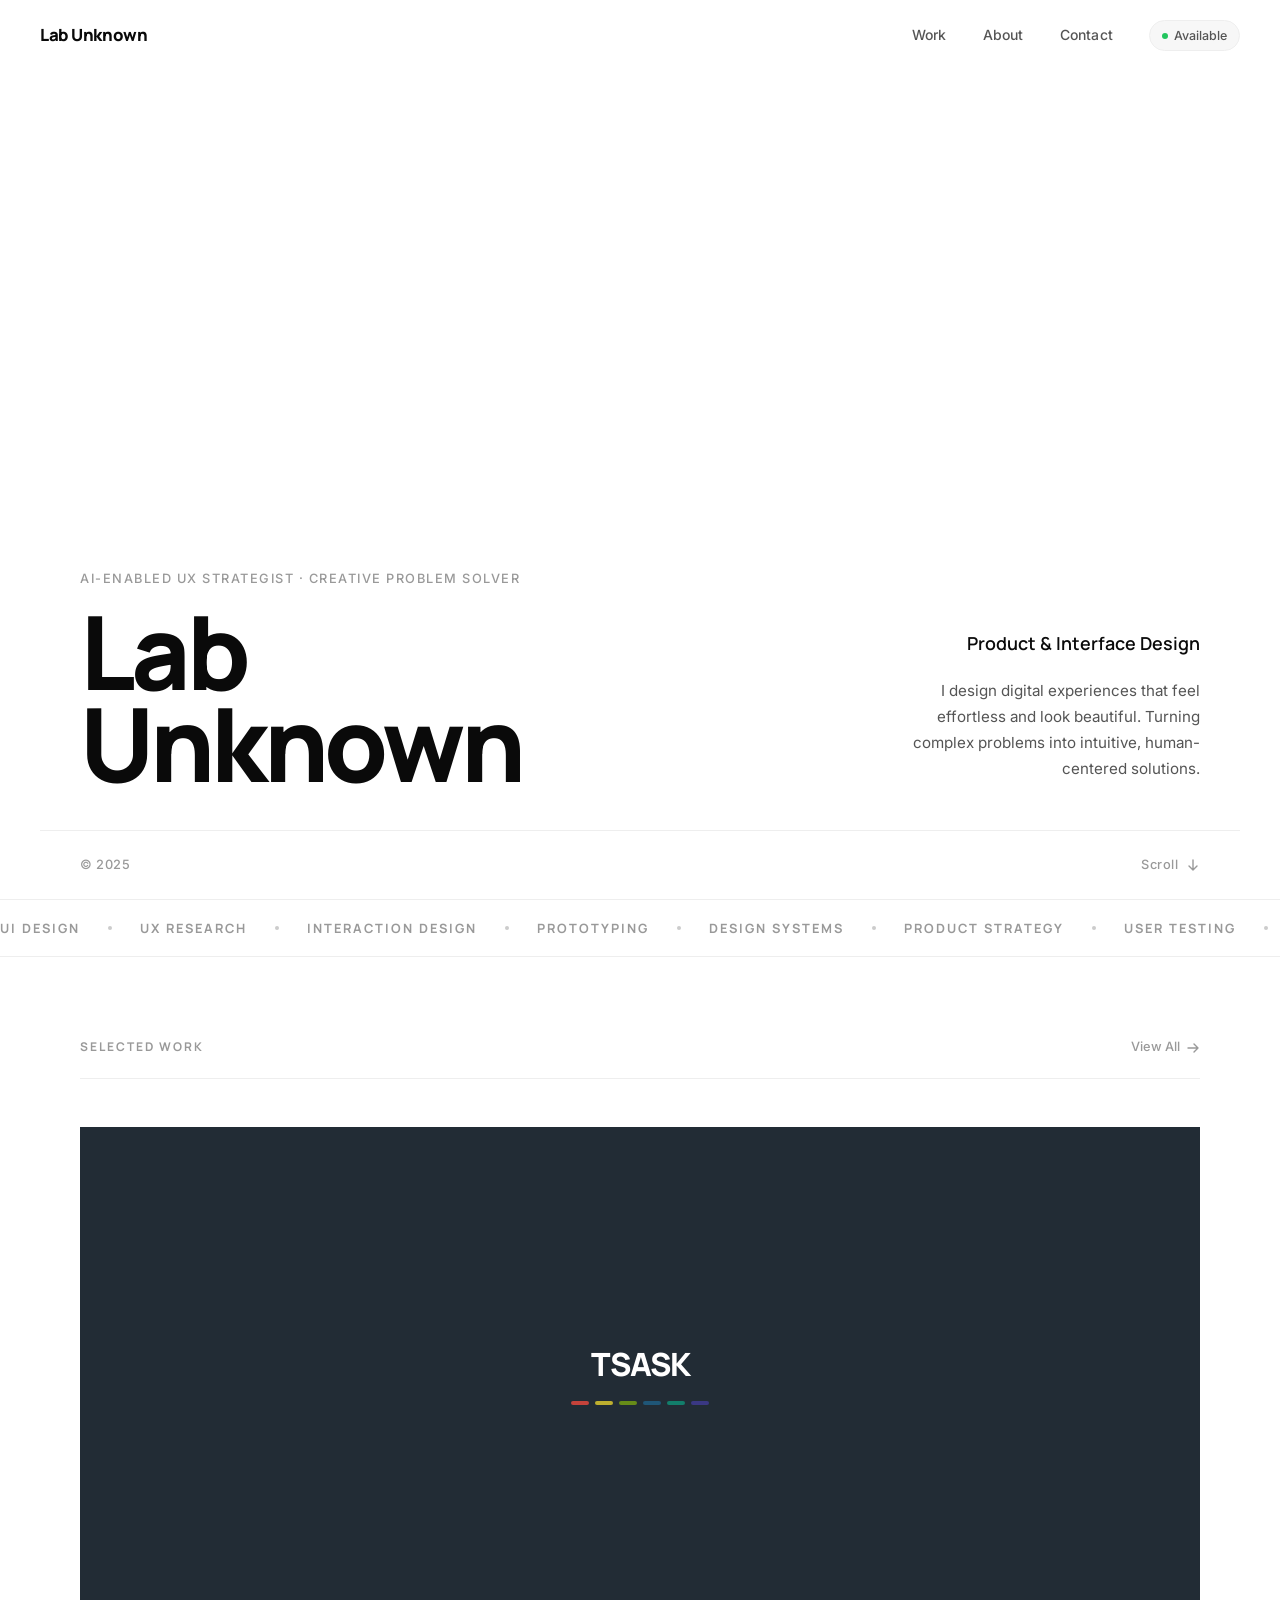
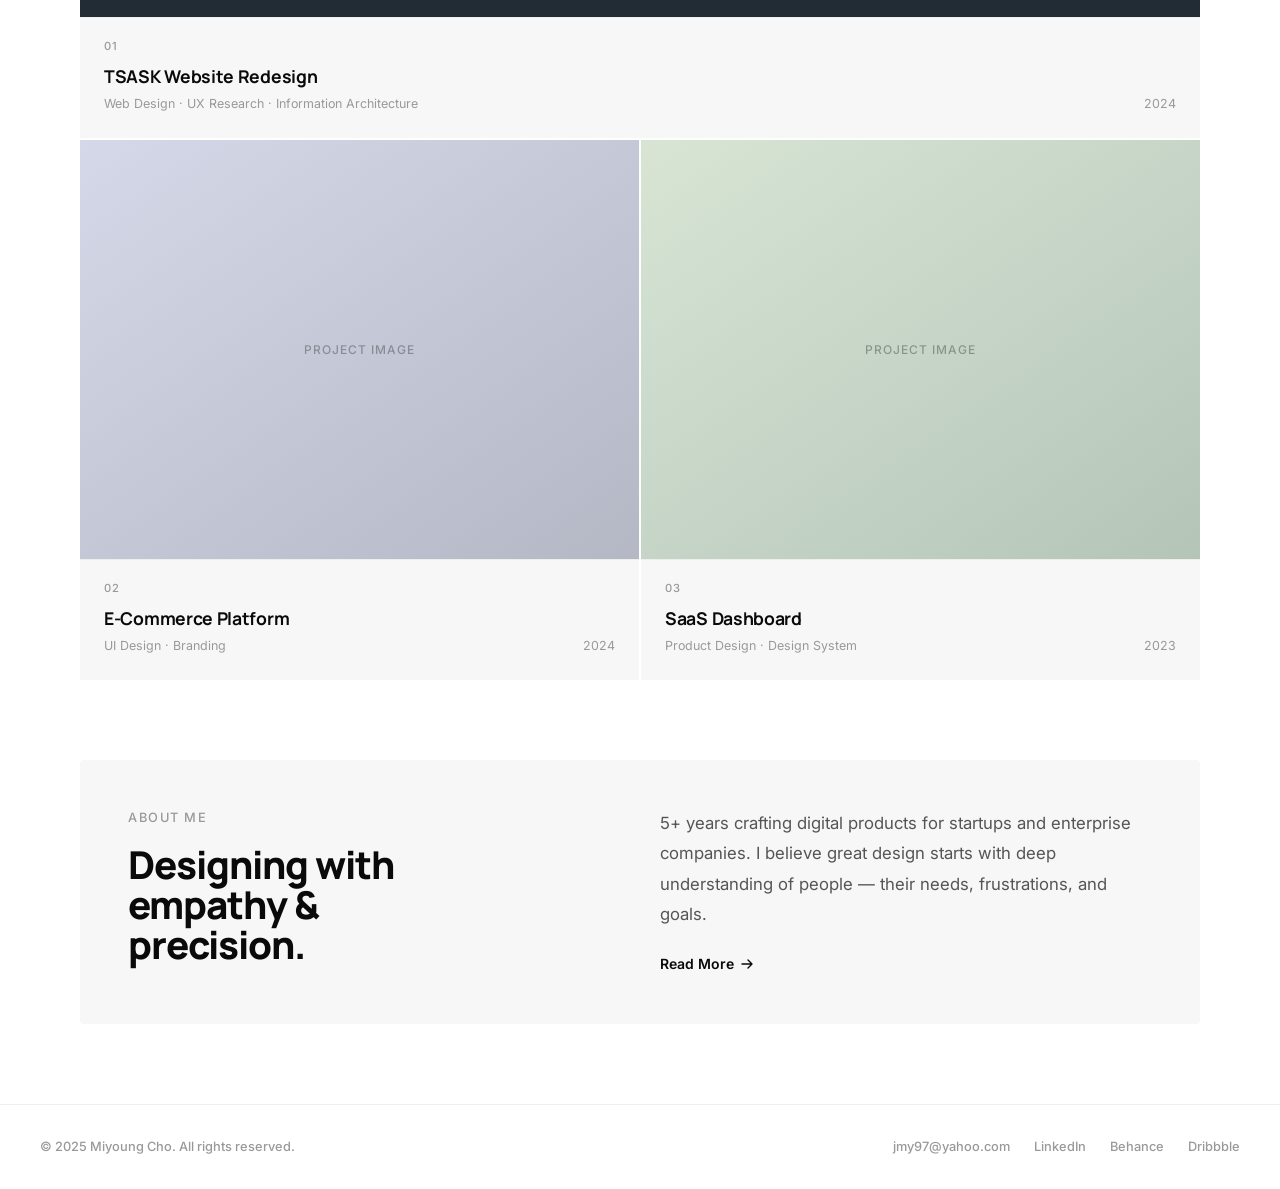
==== commit 4e7dc5d6: "Update index.html" ====
--- a/index.html
+++ b/index.html
@@ -10,7 +10,7 @@
 
   <!-- ── Navigation ── -->
   <nav class="nav" id="nav">
-    <a href="index.html" class="nav-logo">Miyoung Cho</a>
+    <a href="index.html" class="nav-logo">Lab Unknown</a>
     <div class="nav-right">
       <a href="work.html"    class="nav-link">Work</a>
       <a href="about.html"   class="nav-link">About</a>
@@ -29,7 +29,7 @@
       <div class="hero-top">
         <div>
           <p class="hero-label fade-in stagger-1">AI-enabled UX Strategist · Creative Problem Solver</p>
-          <h1 class="hero-title fade-in stagger-2">Lab<br/>Unknown</h1>
+          <h1 class="hero-title fade-in stagger-2">Lab Unknown</h1>
         </div>
         <div class="hero-right">
           <p class="hero-role fade-in stagger-3">Product & Interface Design</p>
